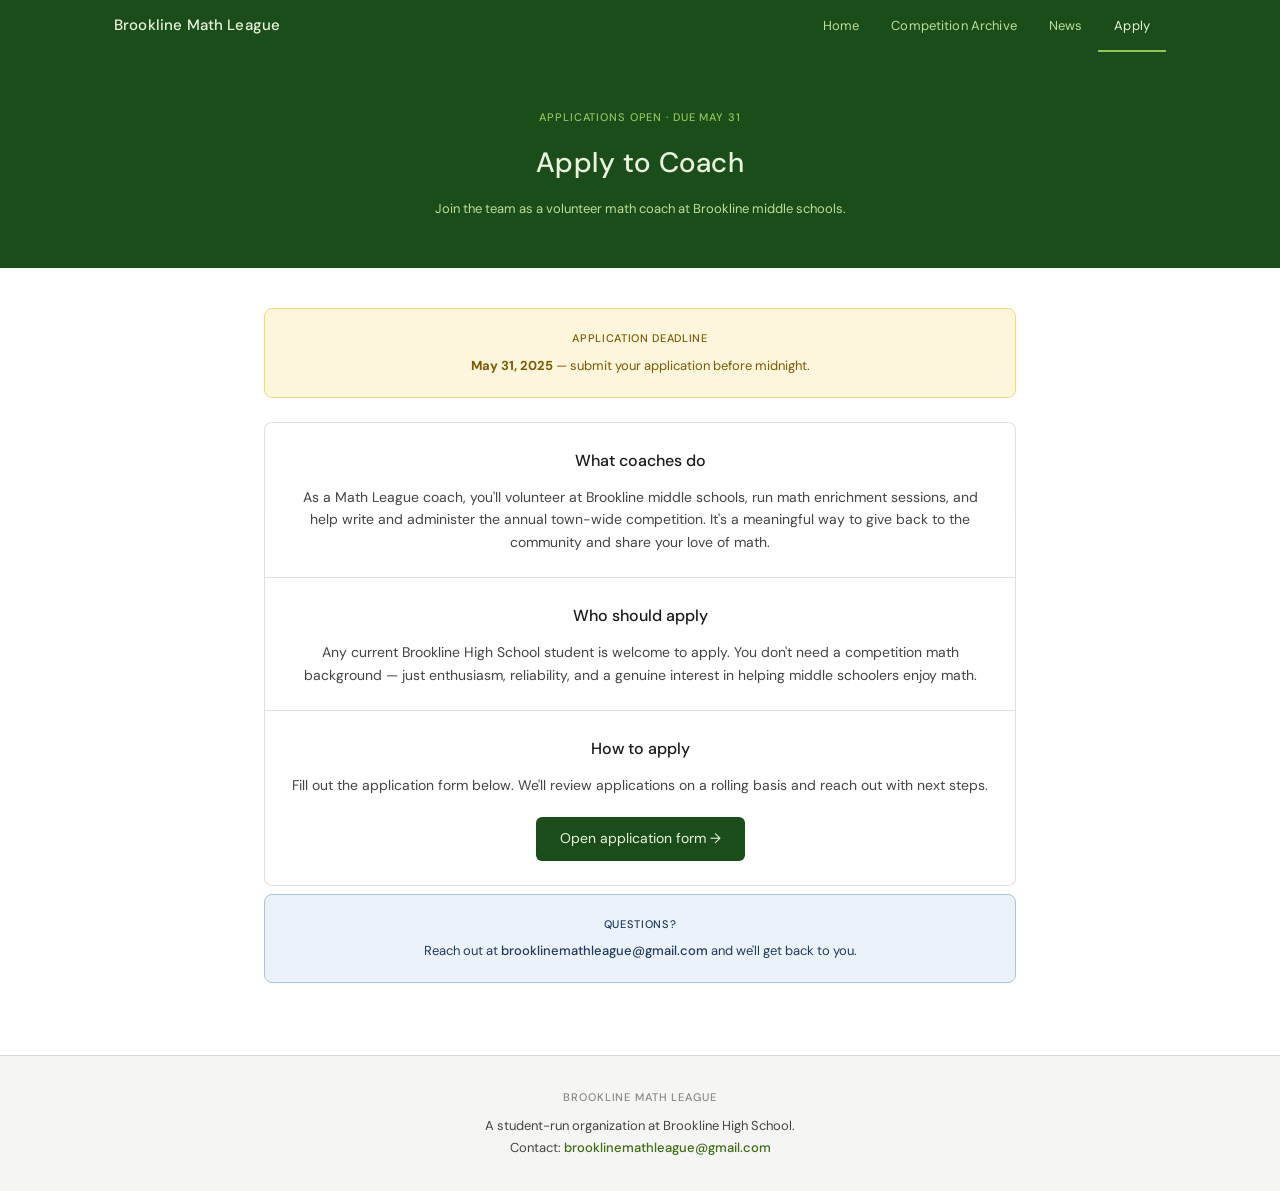
==== apply.html @ 085c6e26 "Add files via upload" ====
<!DOCTYPE html>
<html lang="en">
<head>
  <meta charset="UTF-8" />
  <meta name="viewport" content="width=device-width, initial-scale=1.0" />
  <title>Apply — Brookline Math League</title>
  <meta name="description" content="Apply to join the Brookline Math League as a volunteer coach. Applications due May 31." />
  <link rel="stylesheet" href="style.css" />
</head>
<body>

<header>
  <nav class="nav-inner">
    <a class="nav-brand" href="index.html">Brookline Math League</a>
    <ul class="nav-links">
      <li><a href="index.html">Home</a></li>
      <li><a href="competition-archive.html">Competition Archive</a></li>
      <li><a href="news.html">News</a></li>
      <li><a href="apply.html" class="active">Apply</a></li>
    </ul>
  </nav>
</header>

<div class="hero">
  <div class="hero-eyebrow">Applications open · Due May 31</div>
  <h1>Apply to Coach</h1>
  <p>Join the team as a volunteer math coach at Brookline middle schools.</p>
</div>

<main>

  <div class="notice notice-gold">
    <div class="notice-title">Application deadline</div>
    <p><strong>May 31, 2025</strong> — submit your application before midnight.</p>
  </div>

  <div class="block-stack">
    <div class="content-block">
      <h3>What coaches do</h3>
      <p>As a Math League coach, you'll volunteer at Brookline middle schools, run math enrichment sessions, and help write and administer the annual town-wide competition. It's a meaningful way to give back to the community and share your love of math.</p>
    </div>
    <div class="content-block">
      <h3>Who should apply</h3>
      <p>Any current Brookline High School student is welcome to apply. You don't need a competition math background — just enthusiasm, reliability, and a genuine interest in helping middle schoolers enjoy math.</p>
    </div>
    <div class="content-block">
      <h3>How to apply</h3>
      <p>Fill out the application form below. We'll review applications on a rolling basis and reach out with next steps.</p>
      <div style="margin-top:1.25rem;">
        <a href="https://forms.gle/GKgvSdBBaipKtwSX9" target="_blank" class="btn btn-primary" style="font-size:14px; padding:10px 24px;">Open application form →</a>
      </div>
    </div>
  </div>

  <div class="notice notice-slate" style="margin-top:0.5rem;">
    <div class="notice-title">Questions?</div>
    <p>Reach out at <a href="mailto:brooklinemathleague@gmail.com">brooklinemathleague@gmail.com</a> and we'll get back to you.</p>
  </div>

</main>

<footer>
  <div class="footer-label">Brookline Math League</div>
  <p>A student-run organization at Brookline High School.<br />
  Contact: <a href="mailto:brooklinemathleague@gmail.com">brooklinemathleague@gmail.com</a></p>
</footer>

</body>
</html>
---- style.css ----
@import url('https://fonts.googleapis.com/css2?family=DM+Sans:ital,wght@0,400;0,500;1,400&display=swap');

*, *::before, *::after { box-sizing: border-box; margin: 0; padding: 0; }

:root {
  --forest:       #1A4D1A;
  --deep:         #27500A;
  --mid:          #3B6D11;
  --accent:       #639922;
  --bright:       #97C459;
  --soft:         #C0DD97;
  --pale:         #EAF3DE;

  --deep-gold:    #7A5C00;
  --light-gold:   #F5D97A;
  --pale-gold:    #FDF6DC;

  --deep-slate:   #1E3A5F;
  --light-slate:  #A8C3E0;
  --pale-slate:   #EBF2FA;

  --color-text-primary:        #1a1a1a;
  --color-text-secondary:      #444;
  --color-text-tertiary:       #888;
  --color-background-primary:  #fff;
  --color-background-secondary:#f5f5f3;
  --color-border-tertiary:     rgba(0,0,0,0.12);

  --max-width: 800px;
  --font: 'DM Sans', sans-serif;
}

body {
  font-family: var(--font);
  font-size: 15px;
  line-height: 1.7;
  color: var(--color-text-primary);
  background: var(--color-background-primary);
  min-height: 100vh;
  display: flex;
  flex-direction: column;
}

/* ── NAV ── */
header {
  background: var(--forest);
  position: sticky;
  top: 0;
  z-index: 100;
}

.nav-inner {
  max-width: 1100px;
  margin: 0 auto;
  padding: 0 1.5rem;
  height: 52px;
  display: flex;
  align-items: center;
  gap: 2rem;
}

.nav-brand {
  color: var(--pale);
  font-size: 15px;
  font-weight: 500;
  text-decoration: none;
  letter-spacing: 0.01em;
  white-space: nowrap;
  flex-shrink: 0;
}

.nav-links {
  display: flex;
  align-items: center;
  gap: 0;
  list-style: none;
  margin-left: auto;
}

.nav-links a {
  display: block;
  padding: 0 1rem;
  height: 52px;
  line-height: 52px;
  color: var(--soft);
  font-size: 13px;
  font-weight: 400;
  text-decoration: none;
  letter-spacing: 0.01em;
  border-bottom: 2px solid transparent;
  transition: color 0.15s, border-color 0.15s;
}

.nav-links a:hover { color: var(--pale); }
.nav-links a.active {
  color: var(--pale);
  border-bottom-color: var(--bright);
}

/* ── HERO ── */
.hero {
  background: var(--forest);
  padding: 3.5rem 1.5rem 3rem;
  text-align: center;
}

.hero-eyebrow {
  font-size: 11px;
  font-weight: 500;
  letter-spacing: 0.08em;
  text-transform: uppercase;
  color: var(--bright);
  margin-bottom: 0.75rem;
}

.hero h1 {
  font-size: 28px;
  font-weight: 500;
  color: var(--pale);
  letter-spacing: 0.02em;
  margin-bottom: 0.75rem;
}

.hero p {
  font-size: 13px;
  color: var(--soft);
  line-height: 1.7;
  max-width: 540px;
  margin: 0 auto;
}

/* ── MAIN ── */
main {
  flex: 1;
  width: 100%;
  max-width: var(--max-width);
  margin: 0 auto;
  padding: 2.5rem 1.5rem 3rem;
}

/* ── TYPOGRAPHY ── */
.section-label {
  font-size: 11px;
  font-weight: 500;
  text-transform: uppercase;
  letter-spacing: 0.08em;
  color: var(--color-text-tertiary);
  text-align: center;
  margin-bottom: 1.25rem;
}

h2.section-heading {
  font-size: 18px;
  font-weight: 500;
  text-align: center;
  color: var(--color-text-primary);
  margin-bottom: 1.5rem;
}

/* ── CONTENT BLOCK ── */
.content-block {
  background: var(--color-background-primary);
  border: 0.5px solid var(--color-border-tertiary);
  border-radius: 8px;
  padding: 1.5rem;
  margin-bottom: 1.5rem;
  text-align: center;
}

.content-block h3 {
  font-size: 16px;
  font-weight: 500;
  margin-bottom: 0.75rem;
  color: var(--color-text-primary);
}

.content-block p {
  font-size: 14px;
  color: var(--color-text-secondary);
  line-height: 1.6;
}

/* Stacked blocks (no gap between them) */
.block-stack .content-block {
  border-radius: 0;
  margin-bottom: 0;
  border-bottom: none;
}
.block-stack .content-block:first-child { border-radius: 8px 8px 0 0; }
.block-stack .content-block:last-child  { border-radius: 0 0 8px 8px; border-bottom: 0.5px solid var(--color-border-tertiary); }

/* ── NOTICE BLOCKS ── */
.notice {
  border-radius: 8px;
  padding: 1.25rem 1.5rem;
  margin-bottom: 1.5rem;
  text-align: center;
}

.notice-title {
  font-size: 11px;
  font-weight: 500;
  text-transform: uppercase;
  letter-spacing: 0.06em;
  margin-bottom: 0.5rem;
}

.notice-green { background: var(--pale); border: 0.5px solid var(--soft); }
.notice-green .notice-title { color: var(--deep); }
.notice-green p  { font-size: 13px; color: var(--mid); line-height: 1.6; }
.notice-green a  { color: #173404; text-decoration: underline; }

.notice-gold { background: var(--pale-gold); border: 0.5px solid var(--light-gold); }
.notice-gold .notice-title { color: var(--deep-gold); }
.notice-gold p   { font-size: 13px; color: var(--deep-gold); line-height: 1.6; }

.notice-slate { background: var(--pale-slate); border: 0.5px solid var(--light-slate); }
.notice-slate .notice-title { color: var(--deep-slate); }
.notice-slate p  { font-size: 13px; color: var(--deep-slate); line-height: 1.6; }
.notice-slate a  { color: var(--deep-slate); font-weight: 500; }

/* ── DIVIDER ── */
.divider {
  border: none;
  border-top: 0.5px solid var(--color-border-tertiary);
  margin: 2rem 0;
}

/* ── LINKS ── */
a { color: var(--mid); text-decoration: none; font-weight: 500; }
a:hover { color: var(--deep); text-decoration: underline; }

/* ── BUTTONS ── */
.btn {
  display: inline-block;
  padding: 8px 18px;
  border-radius: 6px;
  font-size: 13px;
  font-family: var(--font);
  cursor: pointer;
  text-decoration: none;
  transition: opacity 0.15s, background 0.15s;
  font-weight: 400;
}

.btn-primary  { background: var(--forest); color: var(--pale); border: none; }
.btn-primary:hover  { opacity: 0.85; color: var(--pale); text-decoration: none; }

.btn-secondary { background: transparent; color: var(--mid); border: 1px solid var(--mid); }
.btn-secondary:hover { background: var(--pale); text-decoration: none; }

.btn-gold { background: var(--light-gold); color: var(--deep-gold); border: none; }
.btn-gold:hover { opacity: 0.85; text-decoration: none; color: var(--deep-gold); }

/* ── HIGHLIGHTS GRID ── */
.highlights {
  display: grid;
  grid-template-columns: repeat(auto-fit, minmax(160px, 1fr));
  gap: 1rem;
  margin-bottom: 2.5rem;
}

.highlight-card {
  background: var(--pale);
  border-radius: 8px;
  padding: 1.25rem 1rem;
  text-align: center;
}

.highlight-card .hc-icon  { font-size: 22px; margin-bottom: 0.5rem; }
.highlight-card .hc-label { font-size: 11px; font-weight: 500; color: var(--deep); text-transform: uppercase; letter-spacing: 0.06em; }
.highlight-card .hc-value { font-size: 13px; color: var(--mid); margin-top: 0.25rem; }

/* ── COMPETITION YEAR ── */
.comp-year {
  margin-bottom: 2rem;
}

.comp-year h3 {
  font-size: 15px;
  font-weight: 500;
  color: var(--forest);
  margin-bottom: 0.75rem;
  padding-bottom: 0.5rem;
  border-bottom: 0.5px solid var(--color-border-tertiary);
}

.comp-links {
  display: flex;
  flex-wrap: wrap;
  gap: 0.5rem;
  justify-content: center;
}

/* ── NEWS ITEM ── */
.news-item {
  padding: 1.25rem 0;
  border-bottom: 0.5px solid var(--color-border-tertiary);
  text-align: center;
}
.news-item:last-child { border-bottom: none; }

.news-date {
  font-size: 11px;
  font-weight: 500;
  text-transform: uppercase;
  letter-spacing: 0.06em;
  color: var(--accent);
  margin-bottom: 0.35rem;
}

.news-item h3 {
  font-size: 15px;
  font-weight: 500;
  color: var(--color-text-primary);
  margin-bottom: 0.4rem;
}

.news-item p {
  font-size: 13px;
  color: var(--color-text-secondary);
  line-height: 1.6;
}

.intro-text {
  font-size: 15px;
  color: var(--color-text-secondary);
  line-height: 1.7;
  text-align: center;
  margin-bottom: 2rem;
}

/* ── FOOTER ── */
footer {
  background: var(--color-background-secondary);
  border-top: 0.5px solid var(--color-border-tertiary);
  padding: 2rem 1.5rem;
  text-align: center;
}

footer .footer-label {
  font-size: 11px;
  font-weight: 500;
  text-transform: uppercase;
  letter-spacing: 0.08em;
  color: var(--color-text-tertiary);
  margin-bottom: 0.5rem;
}

footer p { font-size: 13px; color: var(--color-text-secondary); line-height: 1.7; }
footer a  { color: var(--mid); }

/* ── RESPONSIVE ── */
@media (max-width: 600px) {
  .hero h1    { font-size: 22px; }
  .nav-brand  { font-size: 13px; }
  .nav-links a { padding: 0 0.6rem; font-size: 12px; }
}
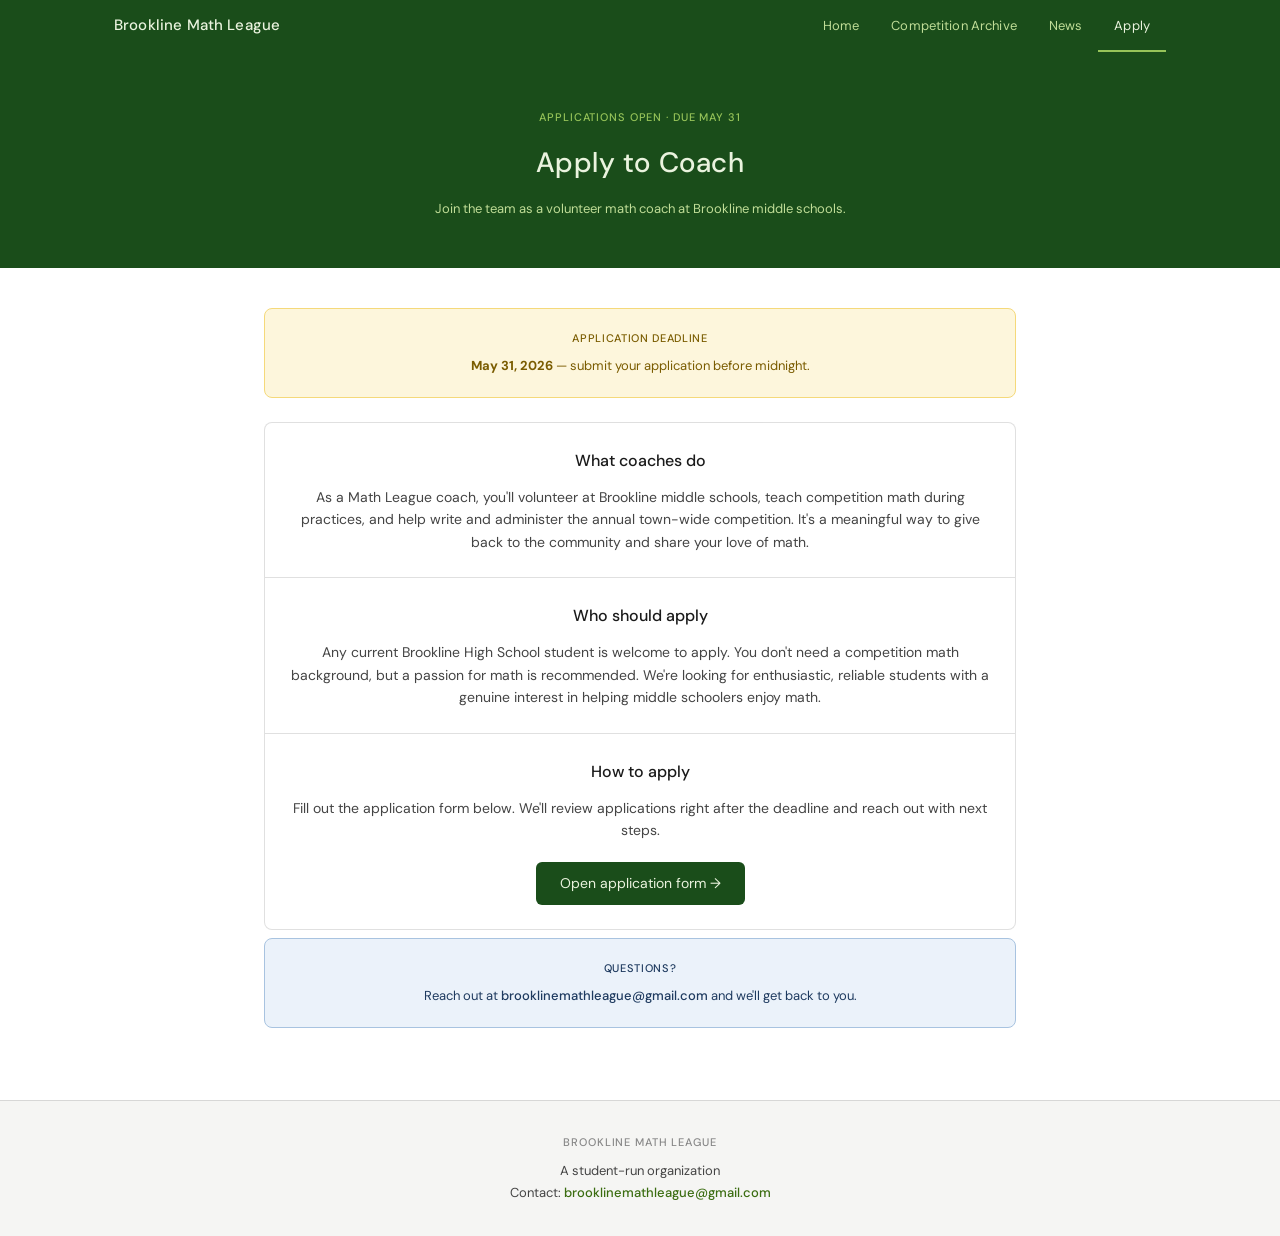
==== commit c656df15: "Updated information" ====
--- a/apply.html
+++ b/apply.html
@@ -4,7 +4,7 @@
   <meta charset="UTF-8" />
   <meta name="viewport" content="width=device-width, initial-scale=1.0" />
   <title>Apply — Brookline Math League</title>
-  <meta name="description" content="Apply to join the Brookline Math League as a volunteer coach. Applications due May 31." />
+  <meta name="description" content="Apply to join the Brookline Math League as a volunteer coach. Applications due May 31 at 11:59 PM." />
   <link rel="stylesheet" href="style.css" />
 </head>
 <body>
@@ -31,21 +31,21 @@
 
   <div class="notice notice-gold">
     <div class="notice-title">Application deadline</div>
-    <p><strong>May 31, 2025</strong> — submit your application before midnight.</p>
+    <p><strong>May 31, 2026</strong> — submit your application before midnight.</p>
   </div>
 
   <div class="block-stack">
     <div class="content-block">
       <h3>What coaches do</h3>
-      <p>As a Math League coach, you'll volunteer at Brookline middle schools, run math enrichment sessions, and help write and administer the annual town-wide competition. It's a meaningful way to give back to the community and share your love of math.</p>
+      <p>As a Math League coach, you'll volunteer at Brookline middle schools, teach competition math during practices, and help write and administer the annual town-wide competition. It's a meaningful way to give back to the community and share your love of math.</p>
     </div>
     <div class="content-block">
       <h3>Who should apply</h3>
-      <p>Any current Brookline High School student is welcome to apply. You don't need a competition math background — just enthusiasm, reliability, and a genuine interest in helping middle schoolers enjoy math.</p>
+      <p>Any current Brookline High School student is welcome to apply. You don't need a competition math background, but a passion for math is recommended. We're looking for enthusiastic, reliable students with a genuine interest in helping middle schoolers enjoy math.</p>
     </div>
     <div class="content-block">
       <h3>How to apply</h3>
-      <p>Fill out the application form below. We'll review applications on a rolling basis and reach out with next steps.</p>
+      <p>Fill out the application form below. We'll review applications right after the deadline and reach out with next steps.</p>
       <div style="margin-top:1.25rem;">
         <a href="https://forms.gle/GKgvSdBBaipKtwSX9" target="_blank" class="btn btn-primary" style="font-size:14px; padding:10px 24px;">Open application form →</a>
       </div>
@@ -61,7 +61,7 @@
 
 <footer>
   <div class="footer-label">Brookline Math League</div>
-  <p>A student-run organization at Brookline High School.<br />
+  <p>A student-run organization<br />
   Contact: <a href="mailto:brooklinemathleague@gmail.com">brooklinemathleague@gmail.com</a></p>
 </footer>
 
